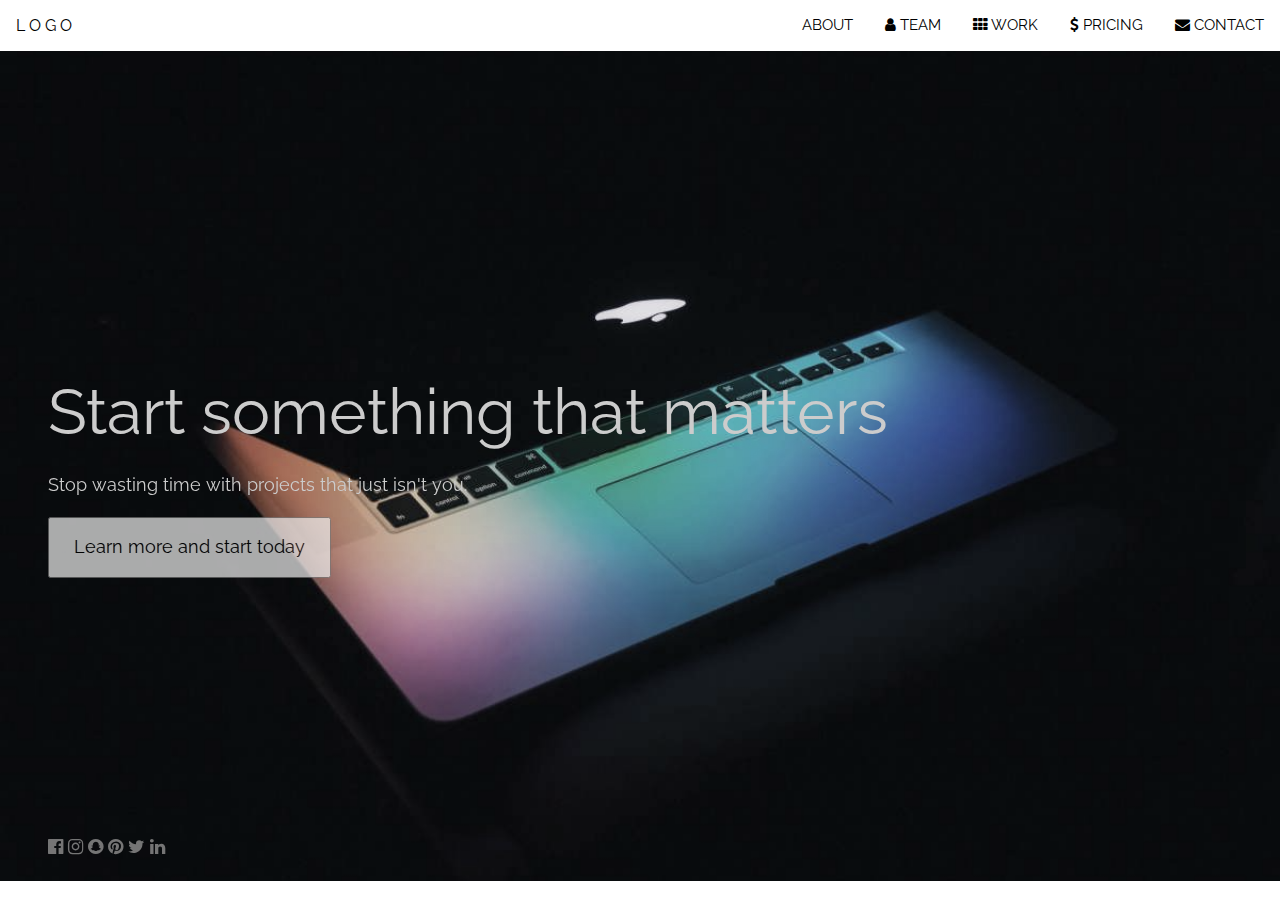
==== responsive/Mini_Projects/Startup Template/index.html @ 3fe228c7 "Startup Template" ====
<!DOCTYPE html>
<html lang="en">
<head>
    <meta charset="UTF-8">
    <meta name="viewport" content="width=device-width, initial-scale=1.0">
    <title>CSS Responsive</title>
    <link rel="stylesheet" href="style.css">
    <link rel="stylesheet" href="https://cdnjs.cloudflare.com/ajax/libs/font-awesome/4.7.0/css/font-awesome.min.css">
    <link rel="preconnect" href="https://fonts.googleapis.com">
    <link rel="preconnect" href="https://fonts.gstatic.com" crossorigin>
    <link href="https://fonts.googleapis.com/css2?family=Montserrat:ital,wght@0,100..900;1,100..900&family=Raleway:ital,wght@0,100..900;1,100..900&display=swap" rel="stylesheet">
</head>
<body>
    <div class="header">
        <div class="nav-bar">
            <div class="left-nav-bar">
                <p class="logo">LOGO</p>
            </div>
            <div class="right-nav-bar">
                <ul class="nav-right-items">
                    <li class="nav-right-item">ABOUT</li>
                    <li class="nav-right-item"><i class="fa fa-user"></i> TEAM</li>
                    <li class="nav-right-item"><i class="fa fa-th"></i> WORK</li>
                    <li class="nav-right-item"><i class="fa fa-usd"></i> PRICING</li>
                    <li class="nav-right-item"><i class="fa fa-envelope"></i> CONTACT</li>
                    <li class="nav-right-item burger-menu"><i class="fa fa-bars"></i></li>
                </ul>
            </div>
        </div>
        <div class="nav-bar-pop hide">
            <div class="nav-pop-close">Close x</div>
            <div class="nav-pop-item">ABOUT</div>
            <div class="nav-pop-item">TEAM</div>
            <div class="nav-pop-item">WORK</div>
            <div class="nav-pop-item">PRICING</div>
            <div class="nav-pop-item">CONTACT</div>
        </div>
    </div>
    <div class="intro">
        <div class="center-intro">
            <div class="heading-1">
                Start something that matters
            </div>
            <div class="heading-2">
                Stop wasting time with projects that just isn't you.
            </div>
            <div class="intro-button">
                <button class="intro-in-button">
                    Learn more and start today
                </button>
            </div>
        </div>
        <div class="icon-box">
            <i class="sm fa fa-facebook-official"></i>
            <i class="sm fa fa-instagram"></i>
            <i class="sm fa fa-snapchat"></i>
            <i class="sm fa fa-pinterest"></i>
            <i class="sm fa fa-twitter"></i>
            <i class="sm fa fa-linkedin"></i>
        </div>
    </div>
    <script src="app.js"></script>
</body>
</html>
---- responsive/Mini_Projects/Startup Template/style.css ----
*{
    box-sizing: border-box;
    margin: 0;
    padding: 0;
    font-family: "Raleway", serif;
    font-optical-sizing: auto;
    font-weight: 400;
    font-style: normal;
}

.nav-right-item{
    list-style-type: none;
    font-family: "Raleway", sans-serif;
    font-size: 15px;
    padding: 16px;
}

.nav-right-item:hover{
    color: #000;
    background-color: #ccc;
    cursor: pointer;
}

.logo{
    letter-spacing: 4px;
    padding: 16px;
}

.nav-bar{
    display: flex;
    justify-content: space-between;  
}

.nav-right-items{
    display: flex;
}

.nav-pop-close{
    padding: 16px;
}

.nav-pop-item{
    padding: 8px 16px;
}

.nav-bar-pop{
    background-color: #000;
    color: #ccc;
    width: 200px;
    height: 100%;
    left: 0;
    top: 0;
    position: fixed;
    display: block;
    z-index: 1;
    animation: animateleft 0.5s ease 0s 1 normal none;
}

@keyframes animateleft {
    0%{
        left: -300px;
        opacity: 0;
    }

    100%{
        left: 0;
        opacity: 1;
    }
    
}

.hide, .burger-menu{
    display: none;
}

.nav-pop-close:hover, .nav-pop-item:hover{
    cursor: pointer;
    color: #000;
    background-color: #ccc;
}

.center-intro{
    padding: 48px;
    position: absolute;
    top: 50%;
    left: 0%;
    transform: translate(0, -50%);
}


.heading-1{
    font-size: 64px;
    line-height: 1.8;
    color: #ccc;
}

.heading-2{
    font-size: 18px;
    line-height: 1.8;
    color: #ccc;
}


.intro-in-button{
    font-size: 18px;
    padding: 12px 24px;
    margin-top: 16px;
    line-height: 1.8;
    opacity: 0.7;
    user-select: none;
}

.intro-in-button:hover{
    color: #000;
    background-color: #ccc;
    cursor: pointer;
    opacity: 1;
    outline-width: 0;
}

.icon-box{
    left: 0;
    bottom: 0;
    position: absolute;
    padding: 24px 48px;
    font-size: 18px;
}

.sm{
    color: #757575;
}

.intro{
    background-image: url(mac.jpg);
    background-size: cover;
    background-position: center;
    min-height: 92.2vh;
    filter: grayscale(50%);
}













@media screen and (max-width: 600px) {
    

    .nav-right-item{
        display: none;
    }

    .burger-menu{
        display: block;
        padding: 16px;
    }

    .burger-menu:hover{
        color: #000;
        background-color: #ccc;
        cursor: pointer;
    }
}
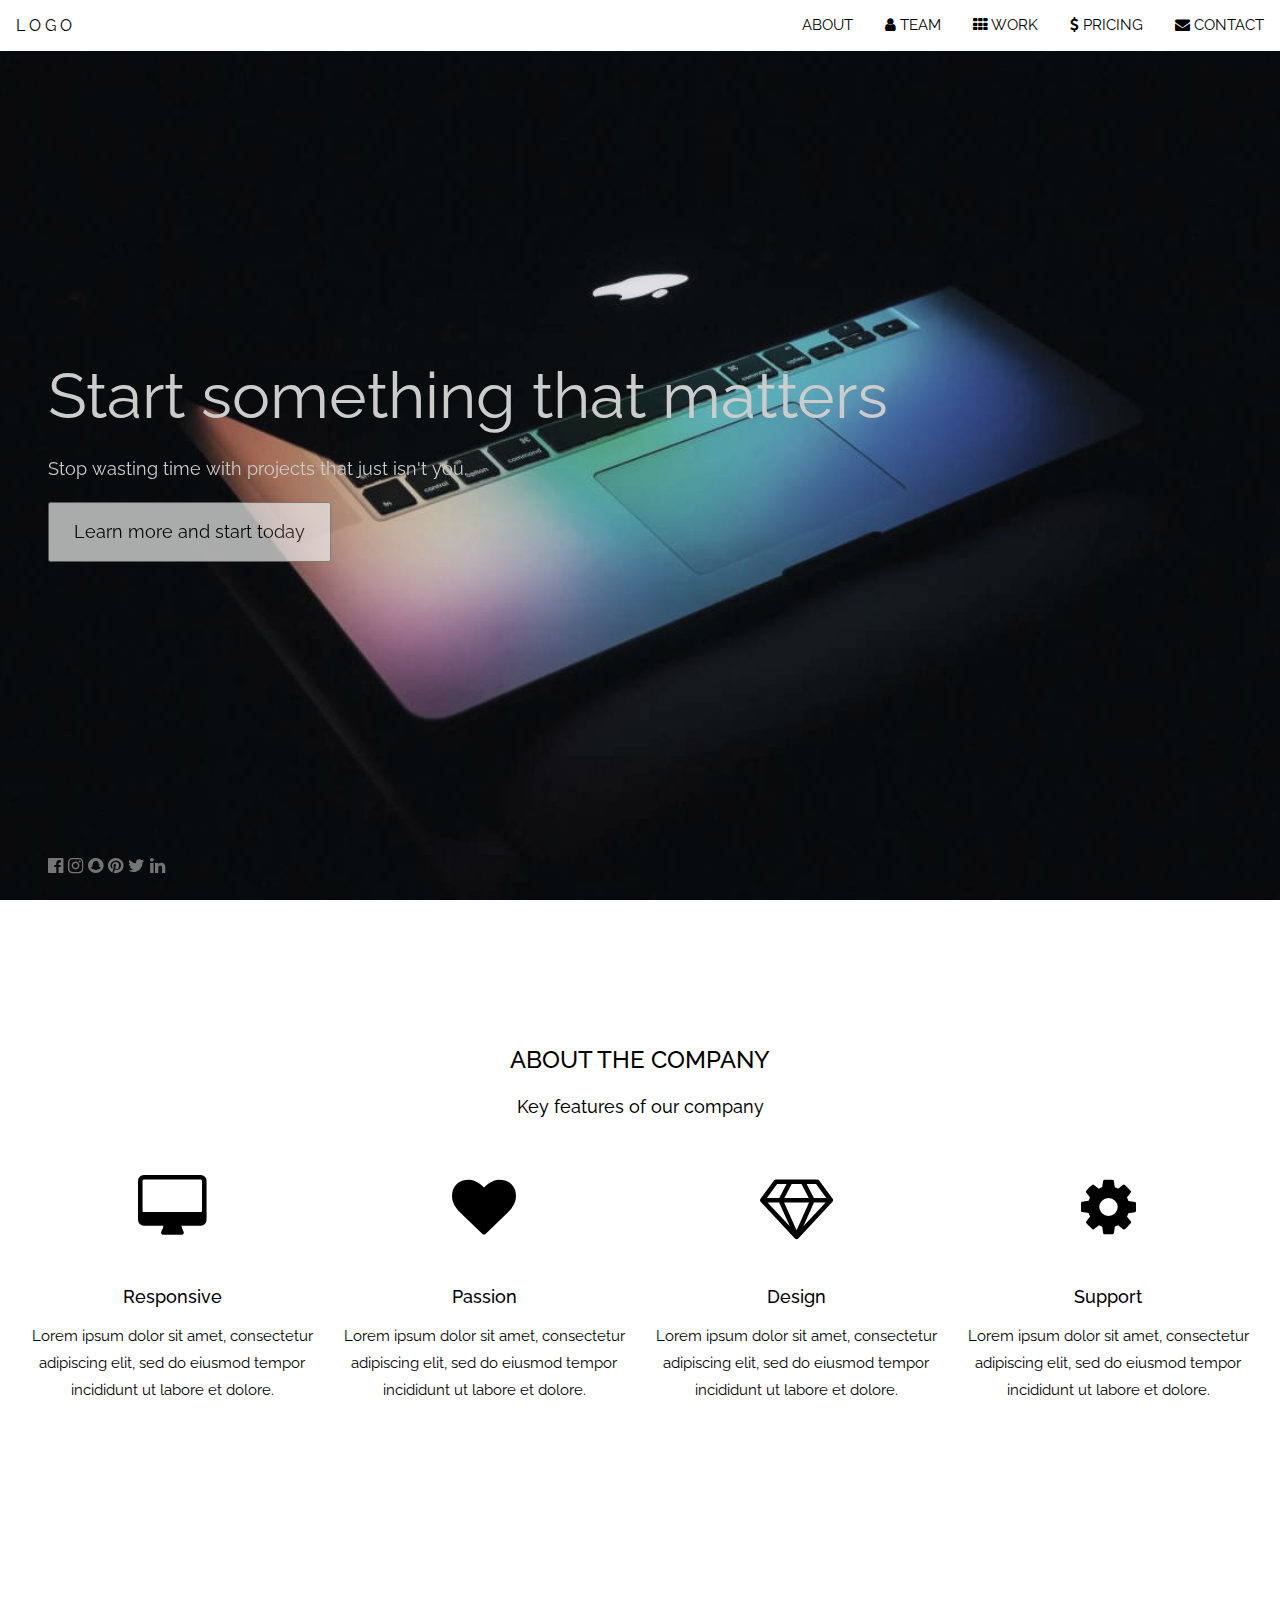
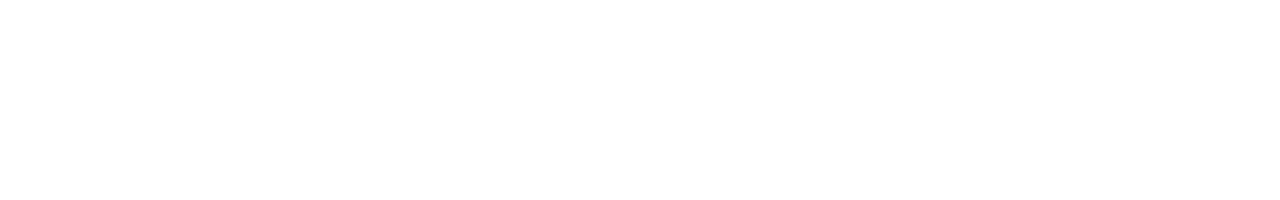
==== commit ba77ff67: "Added About the company section" ====
--- a/responsive/Mini_Projects/Startup Template/index.html
+++ b/responsive/Mini_Projects/Startup Template/index.html
@@ -59,6 +59,60 @@
             <i class="sm fa fa-linkedin"></i>
         </div>
     </div>
+    <div class="atc-container">
+        <div class="atc-heading1">
+            ABOUT THE COMPANY
+        </div>
+        <div class="atc-heading2">
+            Key features of our company
+        </div>
+        <div class="atc-features">
+            <div class="atc-feature">
+                <div class="feature-icon">
+                    <i class="fa fa-desktop"></i>
+                </div>
+                <div class="feature-heading">
+                    Responsive
+                </div>
+                <div class="feature-details">
+                Lorem ipsum dolor sit amet, consectetur adipiscing elit, sed do eiusmod tempor incididunt ut labore et dolore.
+                </div>
+            </div>
+            <div class="atc-feature">
+                <div class="feature-icon">
+                    <i class="fa fa-heart"></i>
+                </div>
+                <div class="feature-heading">
+                    Passion
+                </div>
+                <div class="feature-details">
+                    Lorem ipsum dolor sit amet, consectetur adipiscing elit, sed do eiusmod tempor incididunt ut labore et dolore.
+                </div>
+            </div>
+            <div class="atc-feature">
+                <div class="feature-icon">
+                    <i class="fa fa-diamond"></i>
+                </div>
+                <div class="feature-heading">
+                    Design
+                </div>
+                <div class="feature-details">
+                    Lorem ipsum dolor sit amet, consectetur adipiscing elit, sed do eiusmod tempor incididunt ut labore et dolore.
+                </div>
+            </div>
+            <div class="atc-feature">
+                <div class="feature-icon">
+                    <i class="fa fa-cog"></i>
+                </div>
+                <div class="feature-heading">
+                    Support
+                </div>
+                <div class="feature-details">
+                    Lorem ipsum dolor sit amet, consectetur adipiscing elit, sed do eiusmod tempor incididunt ut labore et dolore.
+                </div>  
+            </div>
+        </div>
+    </div>
     <script src="app.js"></script>
 </body>
 </html>--- a/responsive/Mini_Projects/Startup Template/style.css
+++ b/responsive/Mini_Projects/Startup Template/style.css
@@ -29,6 +29,12 @@
 .nav-bar{
     display: flex;
     justify-content: space-between;  
+    position: fixed;
+    top: 0;
+    left: 0;
+    width: 100%;
+    z-index: 1000;
+    background-color: white;
 }
 
 .nav-right-items{
@@ -52,7 +58,7 @@
     top: 0;
     position: fixed;
     display: block;
-    z-index: 1;
+    z-index: 1001;
     animation: animateleft 0.5s ease 0s 1 normal none;
 }
 
@@ -134,9 +140,54 @@
     background-image: url(mac.jpg);
     background-size: cover;
     background-position: center;
-    min-height: 92.2vh;
+    min-height: 100vh;
     filter: grayscale(50%);
 }
+
+.atc-container{
+    padding: 128px 16px;
+    line-height: 1.8;
+    font-size: 15px;
+    min-height: 100vh;
+    font-weight: bold;
+}
+
+.atc-heading1{
+    text-align: center;
+    font-weight: 500;
+    margin: 10px;
+    font-size: 24px;
+    line-height: 1.8;
+}
+
+.atc-heading2{
+    text-align: center;
+    font-size: 18px;
+    margin: 10px;
+    font-weight: 450;
+}
+
+.atc-feature{
+    width: 25%;
+    float: left;
+    text-align: center;
+}
+
+.feature-icon{
+    margin: 16px;
+    text-align: center;
+    font-size: 64px;
+
+}
+
+.feature-heading{
+    font-size: 18px;
+    text-align: center;
+    margin: 10px;
+    font-weight: 500;
+}
+
+
 
 
 
@@ -167,4 +218,8 @@
         background-color: #ccc;
         cursor: pointer;
     }
+
+    .atc-feature{
+        width: 100%;
+    }
 }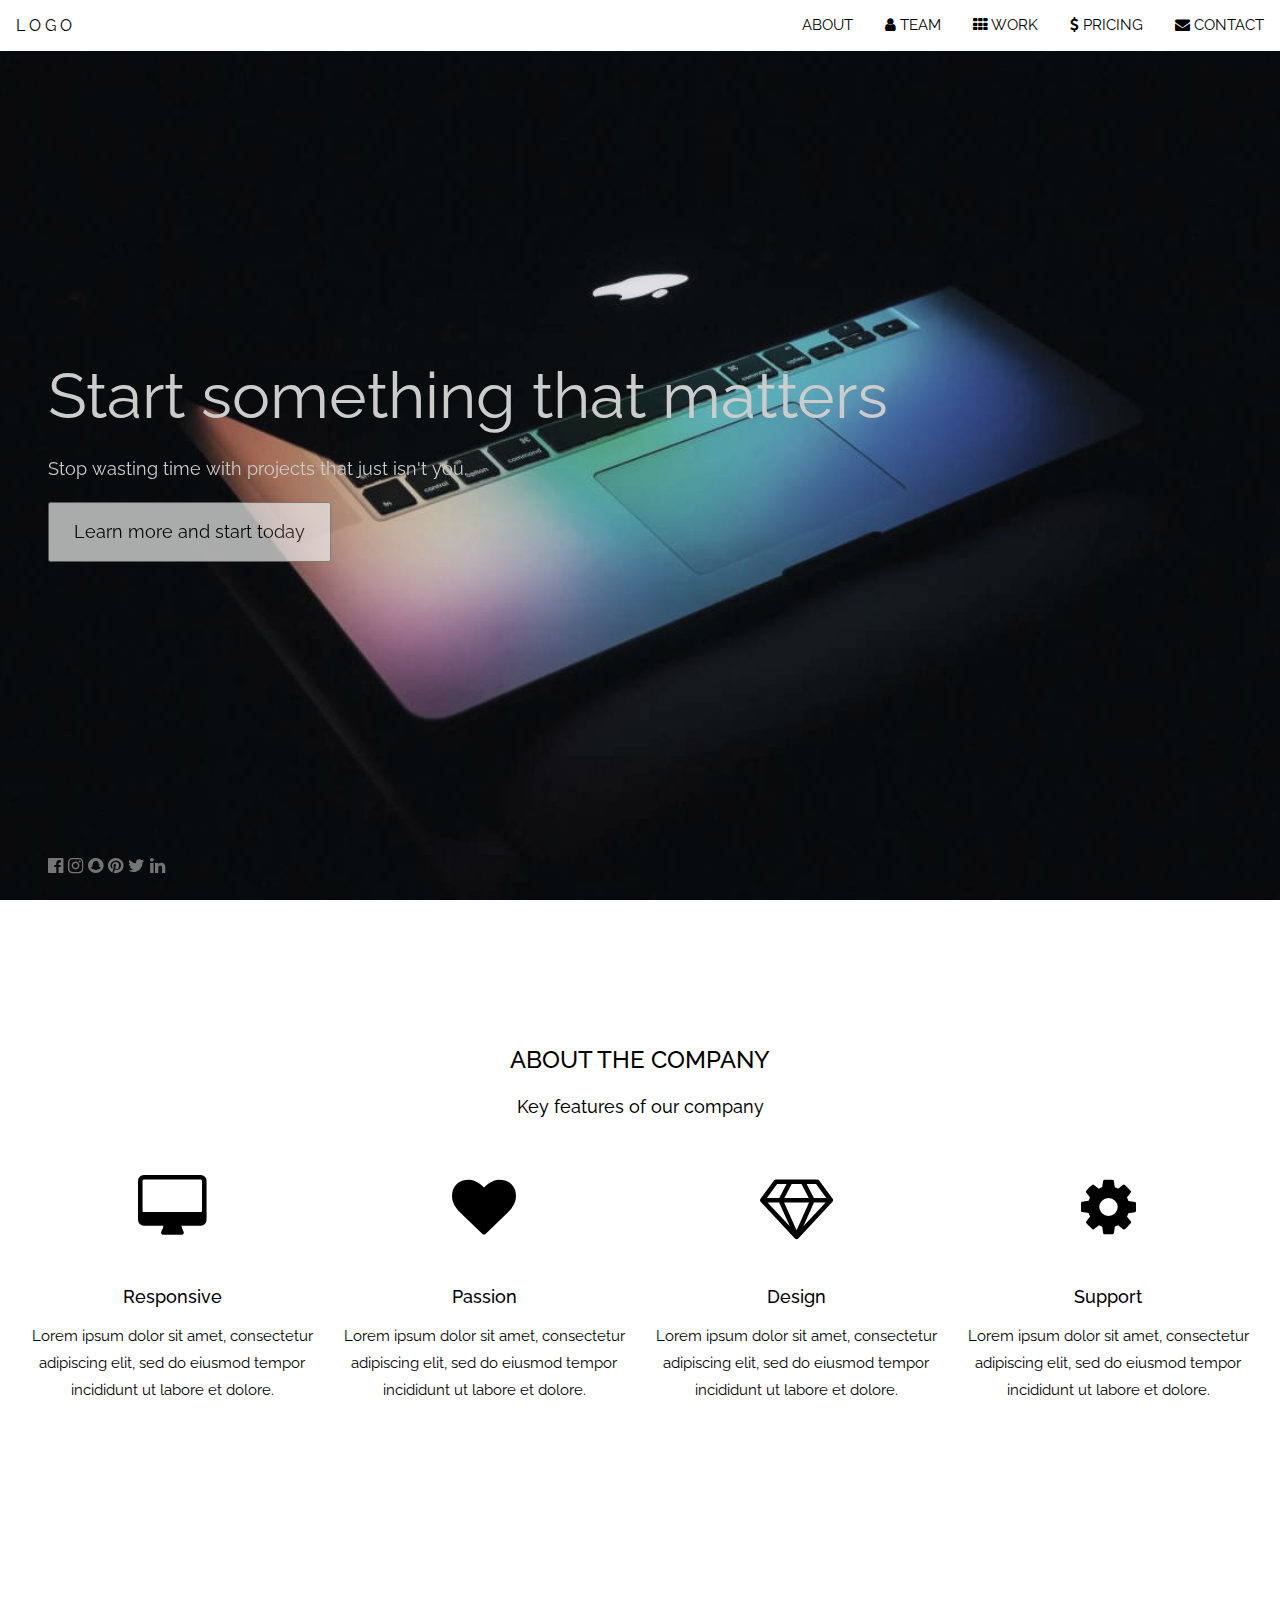
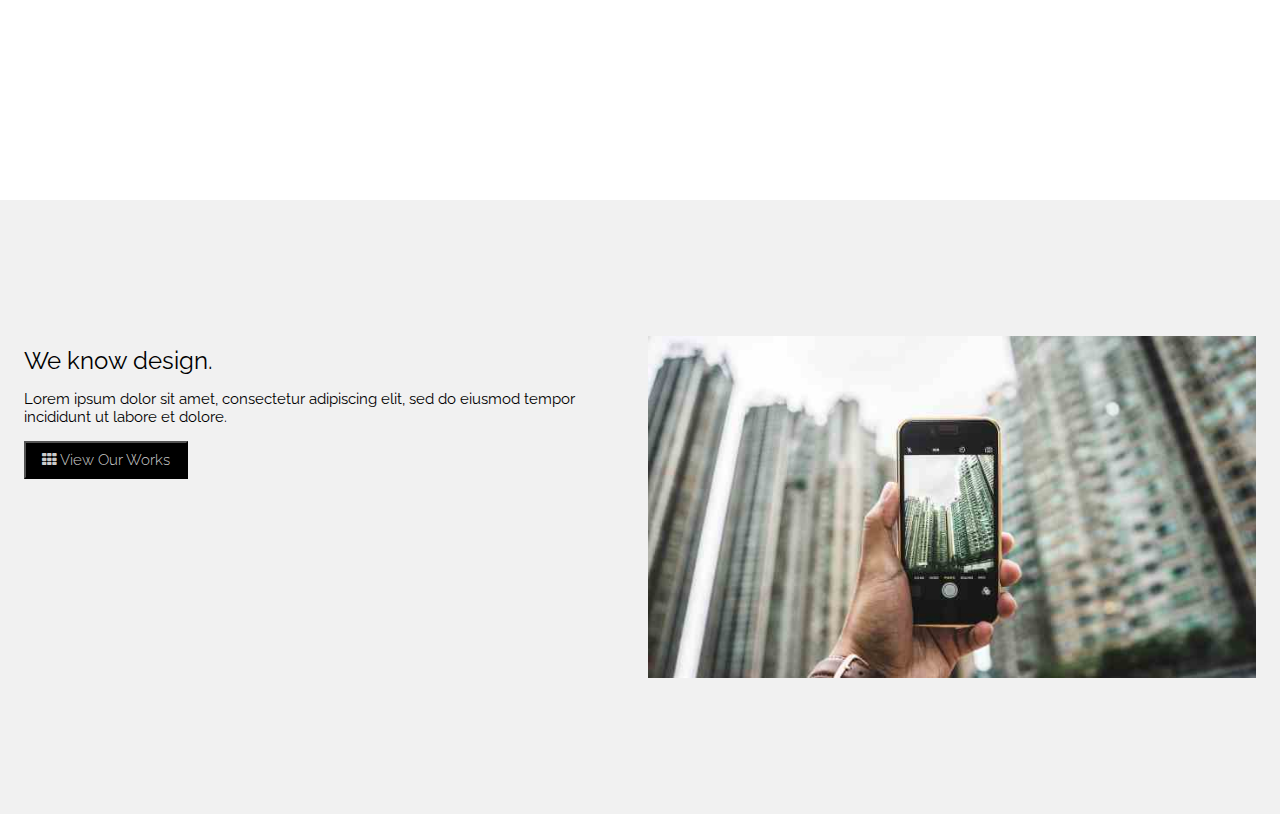
==== commit 96dee741: "Added We Know Design Section" ====
--- a/responsive/Mini_Projects/Startup Template/index.html
+++ b/responsive/Mini_Projects/Startup Template/index.html
@@ -107,9 +107,31 @@
                 <div class="feature-heading">
                     Support
                 </div>
-                <div class="feature-details">
+                <div class="feature-details last-feature">
                     Lorem ipsum dolor sit amet, consectetur adipiscing elit, sed do eiusmod tempor incididunt ut labore et dolore.
                 </div>  
+            </div>
+        </div>
+    </div>
+    <div class="wkd-container">
+        <div class="wkd-container-content">
+            <div class="wkd-left-content">
+                <div class="wkd-left-heading">
+                    We know design.
+                </div>
+                <div class="wkd-left-details">
+                    Lorem ipsum dolor sit amet, consectetur adipiscing elit, sed do eiusmod
+                    tempor incididunt ut labore et dolore.
+                </div>
+                <div class="wkd-container-button">
+                    <button class="wkd-button">
+                        <i class="fa fa-th"></i>
+                        View Our Works
+                    </button>
+                </div>
+            </div>
+            <div class="wkd-right-content">
+                <img src="phone_buildings.jpg" alt="phone building image" class="right-image">
             </div>
         </div>
     </div>
--- a/responsive/Mini_Projects/Startup Template/style.css
+++ b/responsive/Mini_Projects/Startup Template/style.css
@@ -187,6 +187,52 @@
     font-weight: 500;
 }
 
+.wkd-container{
+    padding: 128px 16px;
+    color: #000;
+    background-color: #f1f1f1;
+    font-size: 15px;
+    overflow: auto;
+}
+
+.wkd-left-content, .wkd-right-content{
+    padding: 8px;
+    width: 50%;
+    float: left;
+}
+
+.right-image{
+    max-width: 100%;
+    height: auto;
+    vertical-align: middle;
+}
+
+.wkd-left-heading{
+    margin: 10px 0px;
+    font-size: 24px;
+    font-weight: 400;
+}
+
+.wkd-left-details{
+    margin: 15px 0;
+    font-size: 15px;
+}
+
+.wkd-button{
+    padding: 8px 16px;
+    text-align: center;
+    vertical-align: middle;
+    cursor: pointer;
+    color: #ccc;
+    background-color: #000;
+    font-size: 15px;
+    font-weight: 300;
+}
+
+.wkd-button:hover{
+    color: #000;
+    background-color: white;
+}
 
 
 
@@ -222,4 +268,12 @@
     .atc-feature{
         width: 100%;
     }
+
+    .last-feature{
+        padding-bottom: 128px;
+    }
+
+    .wkd-left-content, .wkd-right-content{
+        width: 100%;
+    }
 }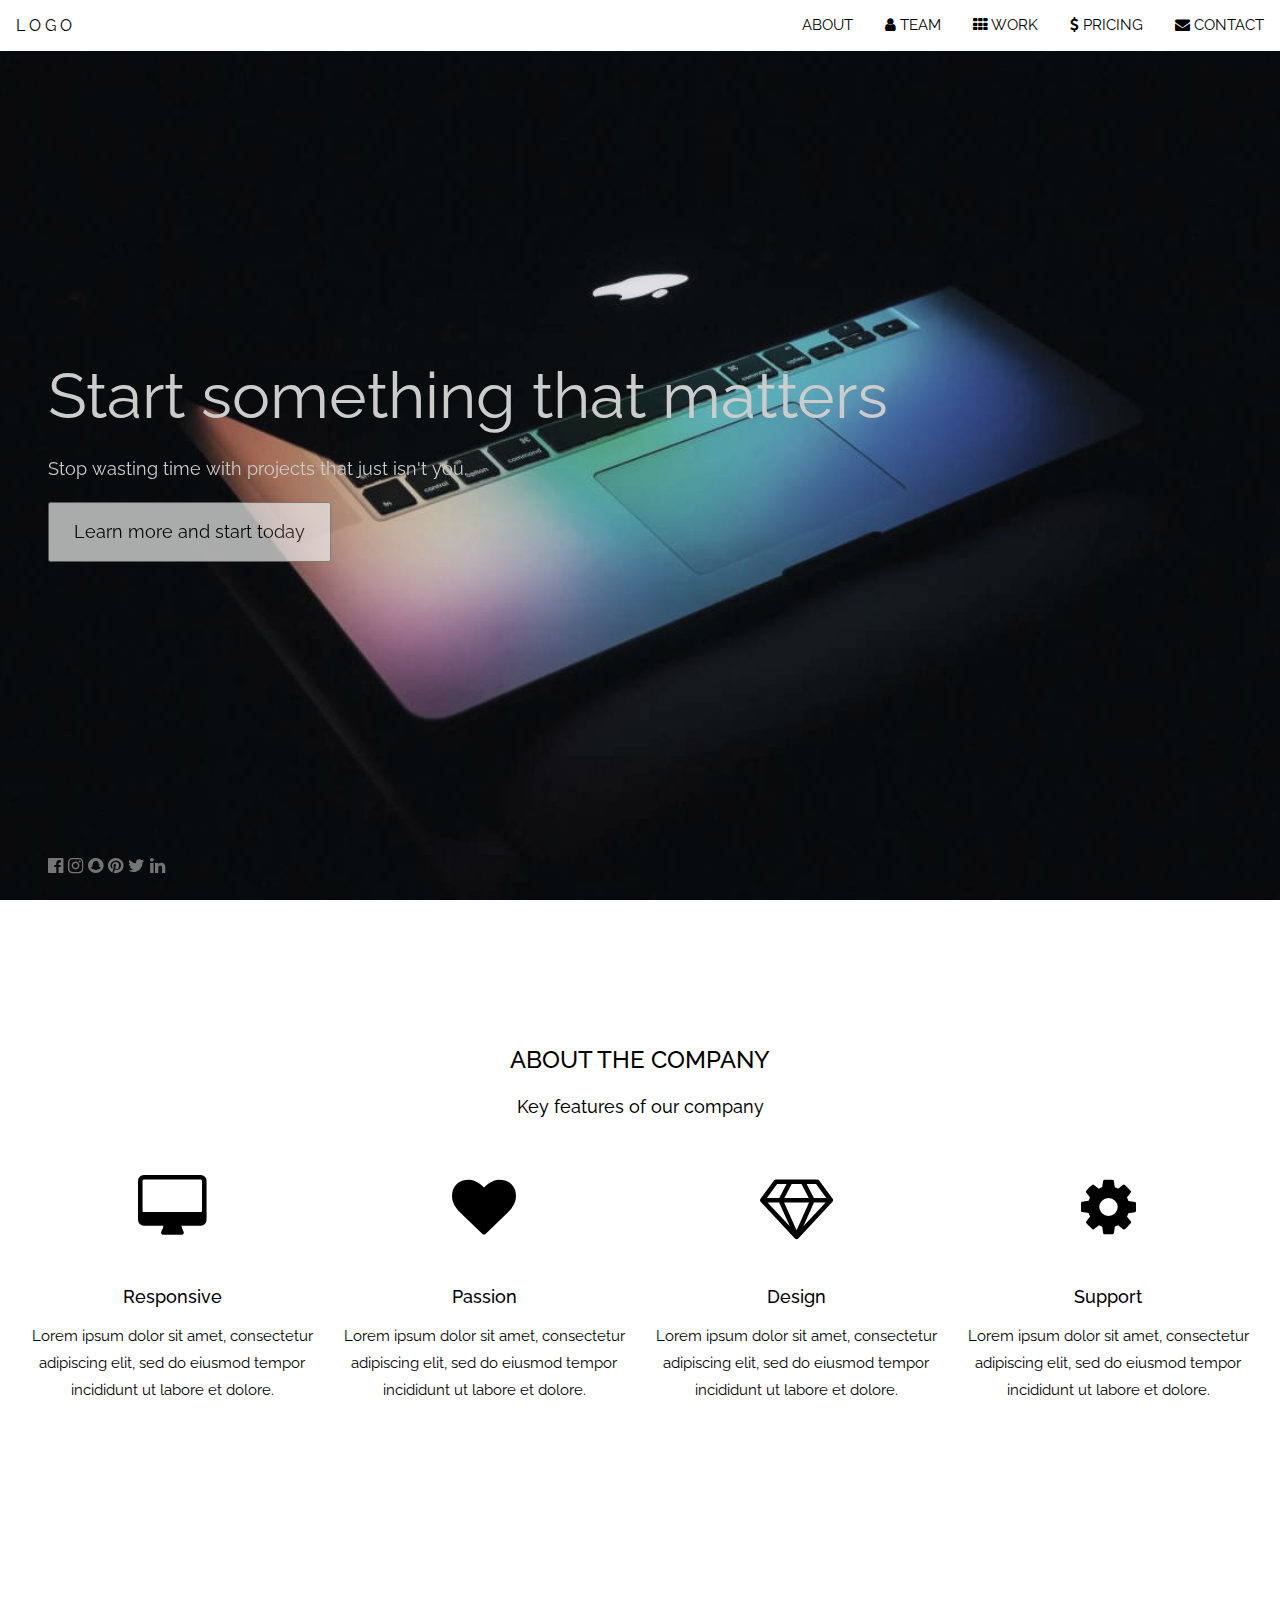
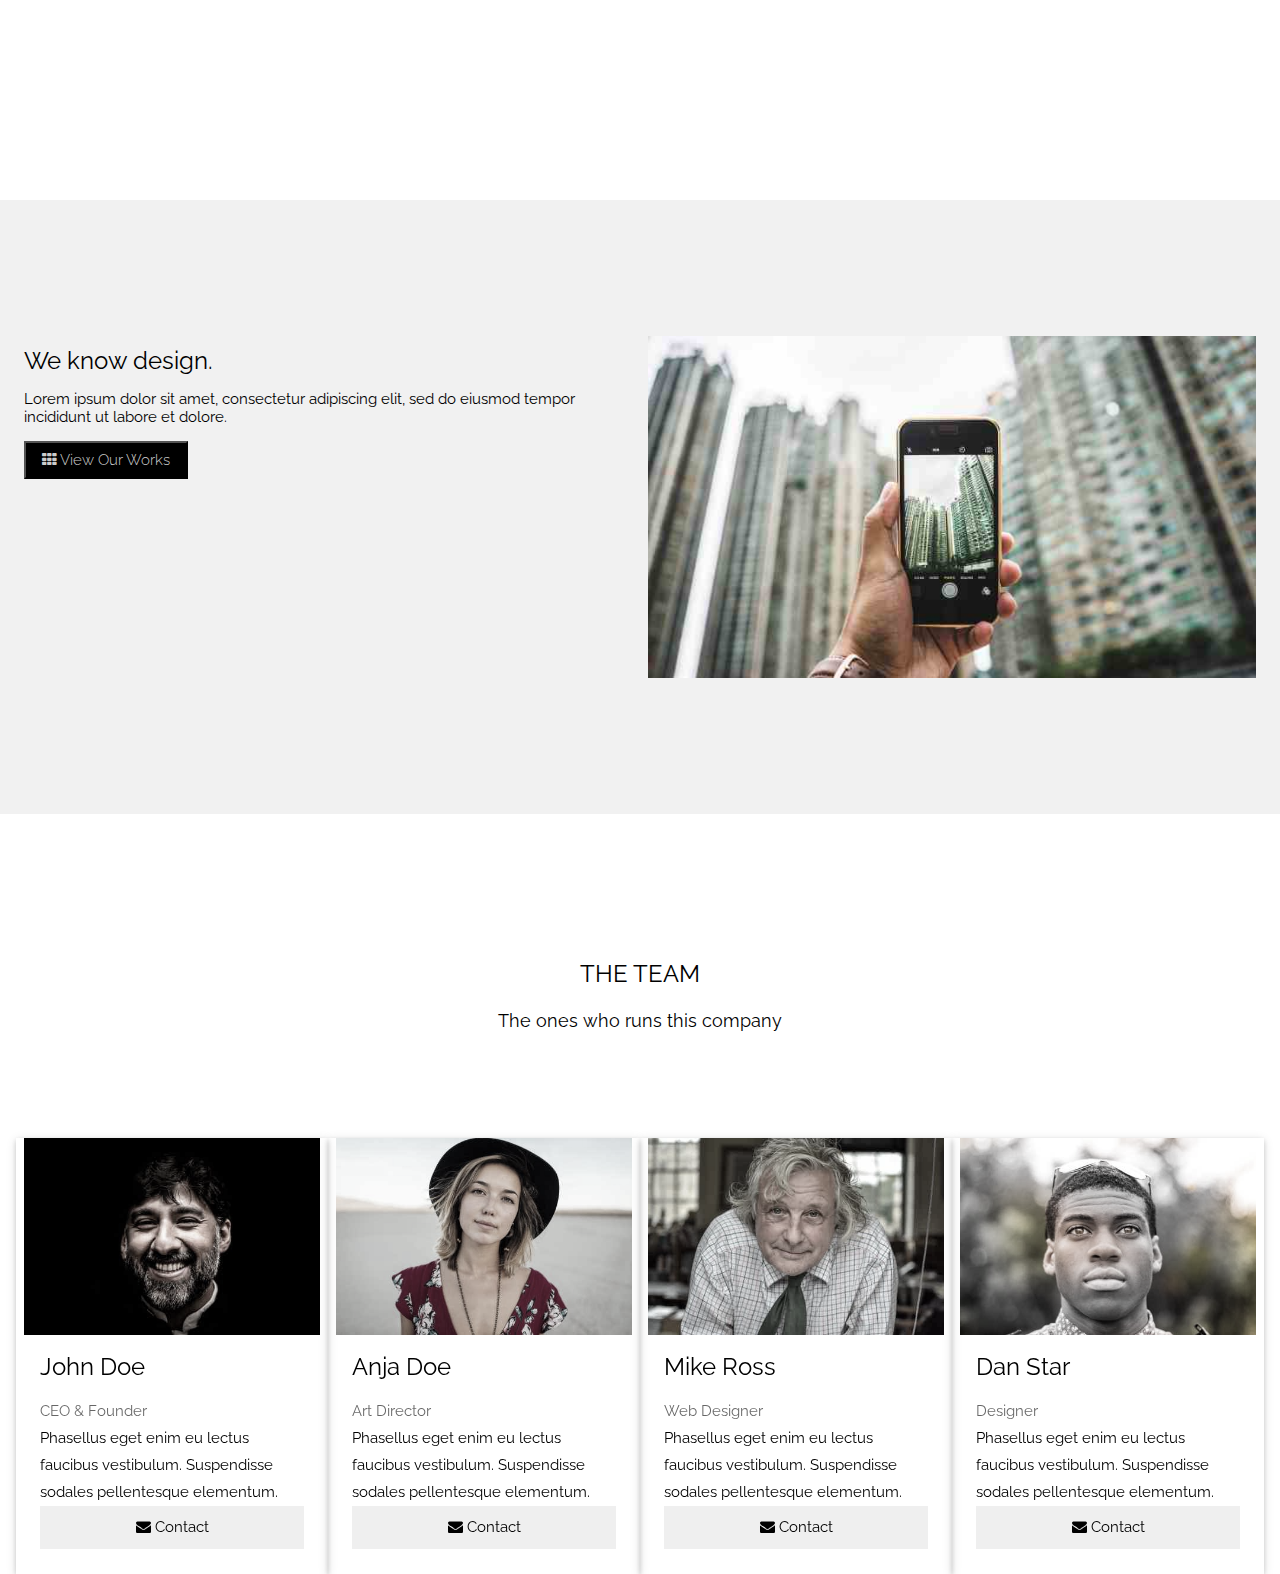
==== commit ce5f4d6d: "Added Team Members Section" ====
--- a/responsive/Mini_Projects/Startup Template/index.html
+++ b/responsive/Mini_Projects/Startup Template/index.html
@@ -135,6 +135,84 @@
             </div>
         </div>
     </div>
+    <div class="team-container">
+        <div class="team-heading">THE TEAM</div>
+        <div class="team-sub-heading">The ones who runs this company</div>
+        <div class="team-members">
+            <div class="card">
+                <img src="team1.jpg" alt="John Doe's image" class="card-image">
+                <div class="card-container">
+                    <div class="card-container-name">
+                        John Doe
+                    </div>
+                    <div class="card-container-position">
+                        CEO & Founder
+                    </div>
+                    <div class="card-container-deatils">
+                        Phasellus eget enim eu lectus faucibus vestibulum. Suspendisse sodales pellentesque elementum.
+                    </div>
+                    <button class="card-container-contact-button">
+                        <i class="fa fa-envelope"></i>
+                        Contact
+                    </button>
+                </div>
+            </div>
+            <div class="card">
+                <img src="team2.jpg" alt="Anja Doe's image" class="card-image">
+                <div class="card-container">
+                    <div class="card-container-name">
+                        Anja Doe
+                    </div>
+                    <div class="card-container-position">
+                        Art Director
+                    </div>
+                    <div class="card-container-deatils">
+                        Phasellus eget enim eu lectus faucibus vestibulum. Suspendisse sodales pellentesque elementum.
+                    </div>
+                    <button class="card-container-contact-button">
+                        <i class="fa fa-envelope"></i>
+                        Contact
+                    </button>
+                </div>
+            </div>
+            <div class="card">
+                <img src="team3.jpg" alt="Mike Ross's image" class="card-image">
+                <div class="card-container">
+                    <div class="card-container-name">
+                        Mike Ross
+                    </div>
+                    <div class="card-container-position">
+                        Web Designer
+                    </div>
+                    <div class="card-container-deatils">
+                        Phasellus eget enim eu lectus faucibus vestibulum. Suspendisse sodales pellentesque elementum.
+                    </div>
+                    <button class="card-container-contact-button">
+                        <i class="fa fa-envelope"></i>
+                        Contact
+                    </button>
+                </div>
+            </div>
+            <div class="card">
+                <img src="team4.jpg" alt="Dan Star's image" class="card-image">
+                <div class="card-container">
+                    <div class="card-container-name">
+                        Dan Star
+                    </div>
+                    <div class="card-container-position">
+                        Designer
+                    </div>
+                    <div class="card-container-deatils">
+                        Phasellus eget enim eu lectus faucibus vestibulum. Suspendisse sodales pellentesque elementum.
+                    </div>
+                    <button class="card-container-contact-button">
+                        <i class="fa fa-envelope"></i>
+                        Contact
+                    </button>
+                </div>
+            </div>
+        </div>
+    </div>
     <script src="app.js"></script>
 </body>
 </html>--- a/responsive/Mini_Projects/Startup Template/style.css
+++ b/responsive/Mini_Projects/Startup Template/style.css
@@ -234,7 +234,71 @@
     background-color: white;
 }
 
-
+.team-container{
+    padding: 128px 16px;
+    font-size: 15px;
+    line-height: 1.8;
+}
+
+.team-heading{
+    text-align: center;
+    font-weight: 400;
+    margin: 10px 0;
+    font-size: 24px;
+
+}
+
+.team-sub-heading{
+    text-align: center;
+    font-size: 18px;
+}
+
+.card{
+    width: 25%;
+    float: left;
+    margin-top: 100px;
+    padding: 0 8px;
+    box-shadow: 0 2px 5px 0 rgba(0, 0, 0, 0.16), 0 2px 10px 0 rgba(0, 0, 0, 0.12);
+    filter: grayscale(75%);
+}
+.card-image{
+    width: 100%;
+    vertical-align: middle;
+    border-style: none;
+}
+
+.card-container{
+    padding: 0.01em 16px;
+}
+
+.card-container-name{
+    font-weight: 400;
+    margin: 10px 0;
+    font-size: 24px;
+    line-height: 1.8;
+}
+
+.card-container-position{
+    opacity: 0.60;
+}
+
+.card-container-contact-button{
+    width: 100%;
+    user-select: none;
+    border: none;
+    padding: 8px 16px;
+    overflow: hidden;
+    text-decoration: none;
+    text-align: center;
+    cursor: pointer;
+    font: inherit;
+    margin-bottom: 25px;
+}
+
+.card-container-contact-button:hover{
+    color: #000;
+    background-color: #ccc;
+}
 
 
 
@@ -276,4 +340,13 @@
     .wkd-left-content, .wkd-right-content{
         width: 100%;
     }
+    .card{
+        width:100%
+    }
+}
+
+@media screen and (min-width:600px) and (max-width: 900px){
+    .card{
+        width: 50%;
+    }
 }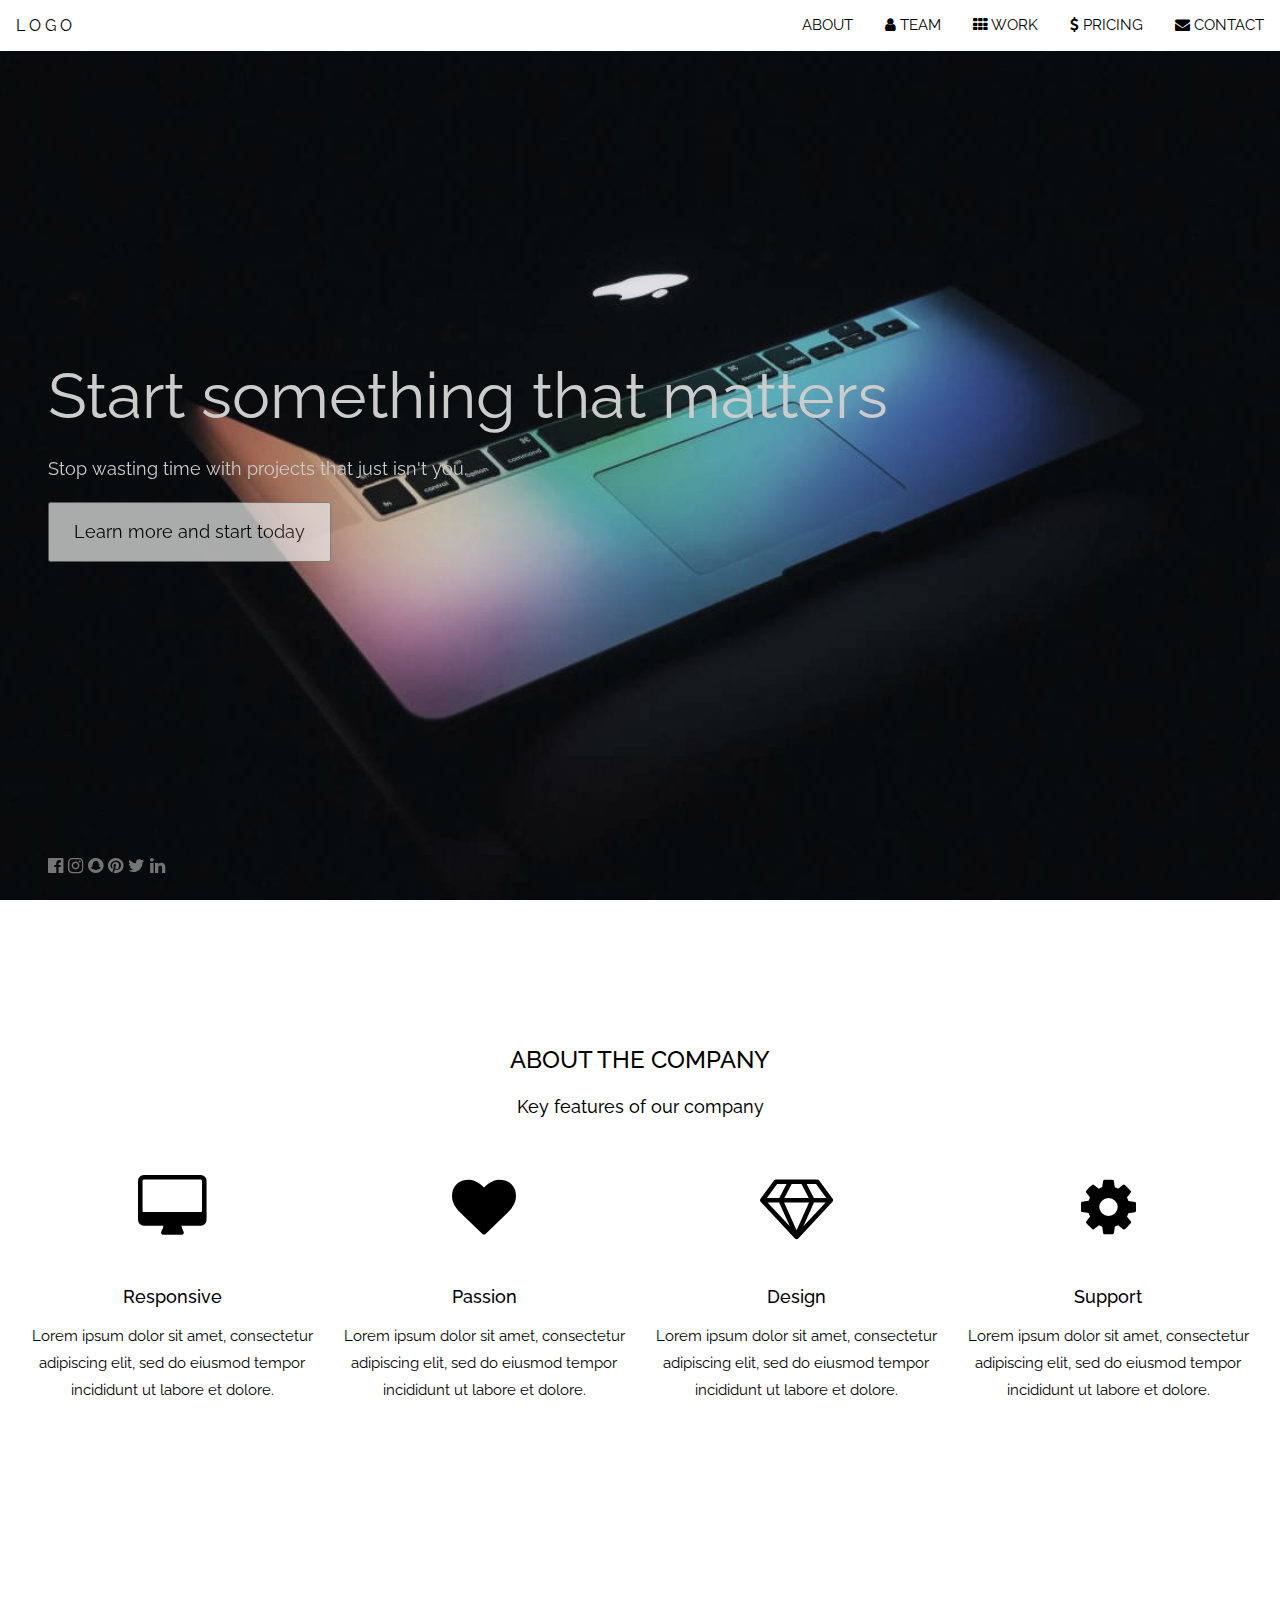
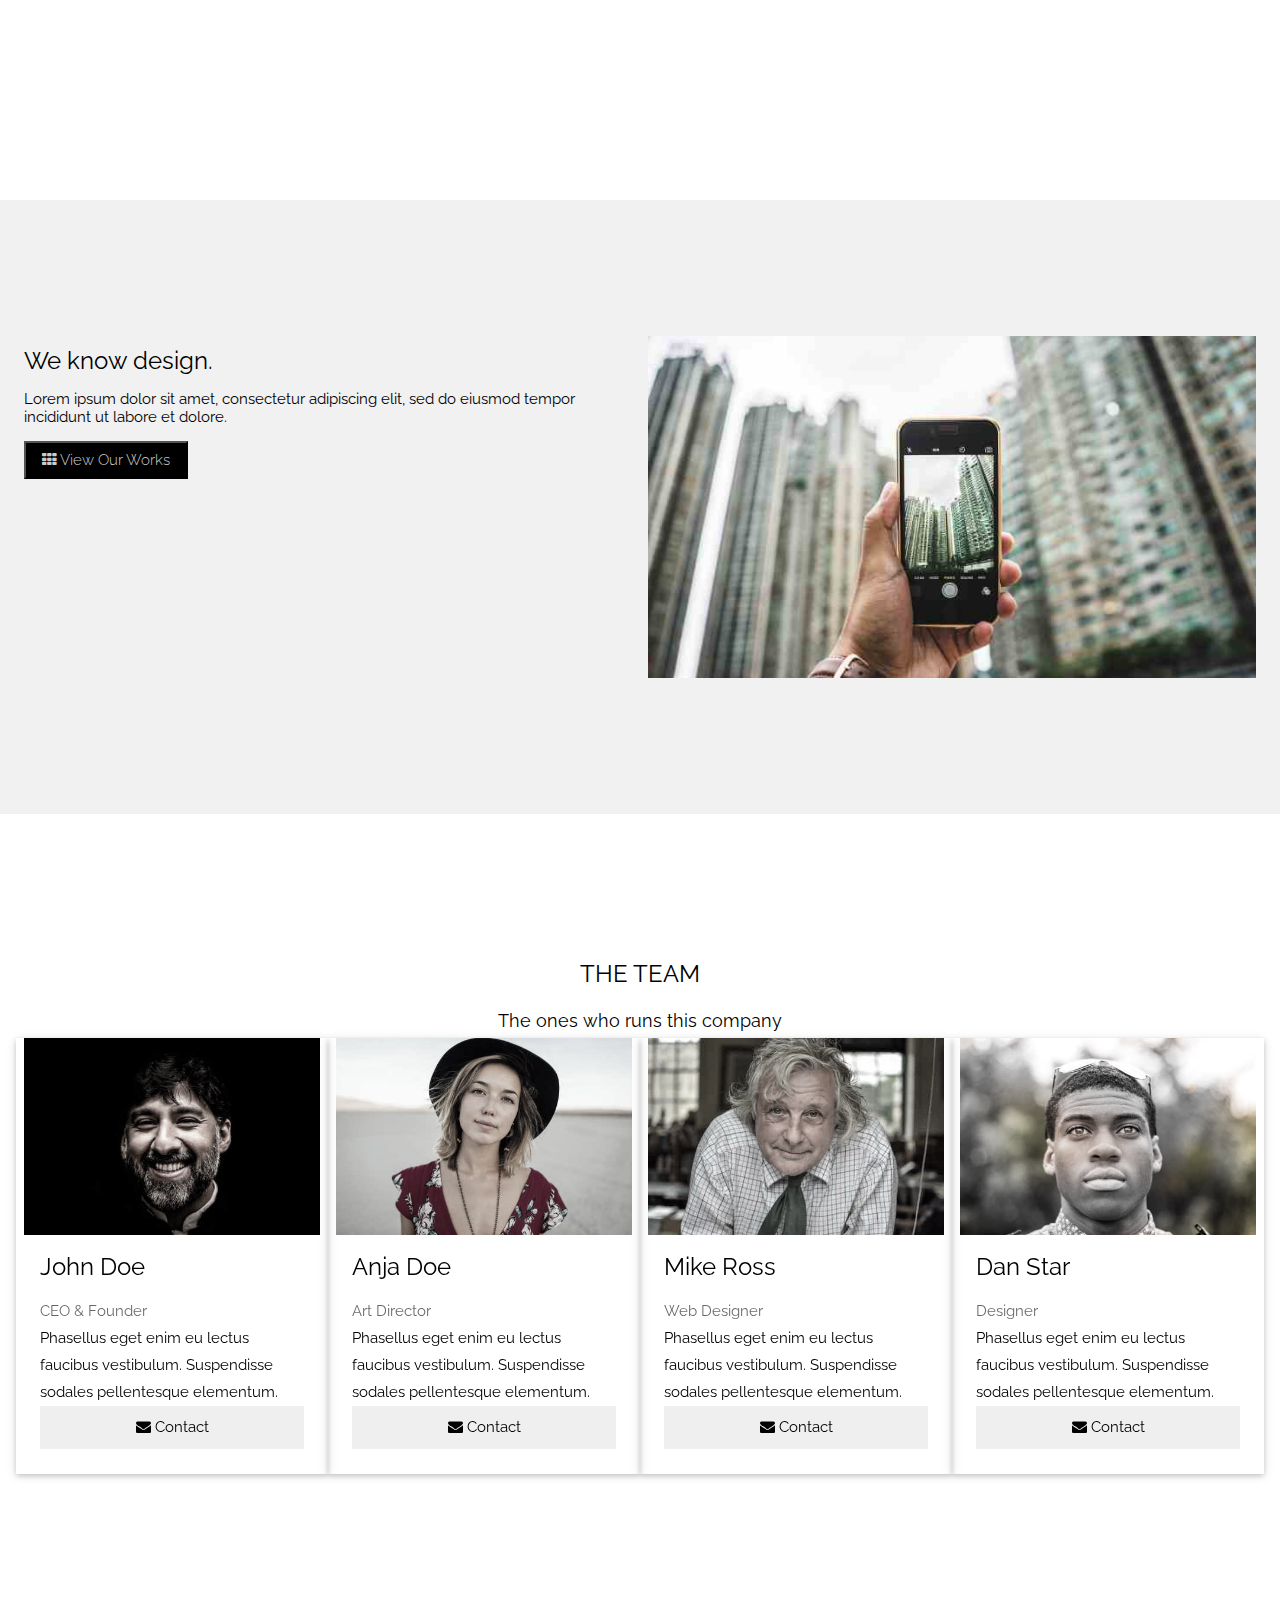
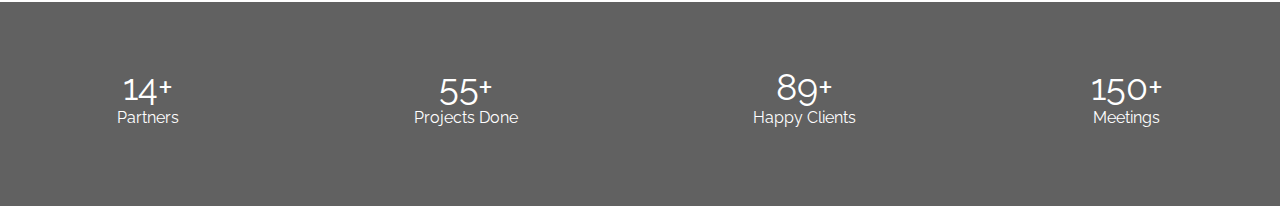
==== commit 924e0f8a: "Added Stats Section" ====
--- a/responsive/Mini_Projects/Startup Template/index.html
+++ b/responsive/Mini_Projects/Startup Template/index.html
@@ -131,7 +131,7 @@
                 </div>
             </div>
             <div class="wkd-right-content">
-                <img src="phone_buildings.jpg" alt="phone building image" class="right-image">
+                <img src="images/phone_buildings.jpg" alt="phone building image" class="right-image">
             </div>
         </div>
     </div>
@@ -140,7 +140,7 @@
         <div class="team-sub-heading">The ones who runs this company</div>
         <div class="team-members">
             <div class="card">
-                <img src="team1.jpg" alt="John Doe's image" class="card-image">
+                <img src="images/team1.jpg" alt="John Doe's image" class="card-image">
                 <div class="card-container">
                     <div class="card-container-name">
                         John Doe
@@ -158,7 +158,7 @@
                 </div>
             </div>
             <div class="card">
-                <img src="team2.jpg" alt="Anja Doe's image" class="card-image">
+                <img src="images/team2.jpg" alt="Anja Doe's image" class="card-image">
                 <div class="card-container">
                     <div class="card-container-name">
                         Anja Doe
@@ -176,7 +176,7 @@
                 </div>
             </div>
             <div class="card">
-                <img src="team3.jpg" alt="Mike Ross's image" class="card-image">
+                <img src="images/team3.jpg" alt="Mike Ross's image" class="card-image">
                 <div class="card-container">
                     <div class="card-container-name">
                         Mike Ross
@@ -194,7 +194,7 @@
                 </div>
             </div>
             <div class="card">
-                <img src="team4.jpg" alt="Dan Star's image" class="card-image">
+                <img src="images/team4.jpg" alt="Dan Star's image" class="card-image">
                 <div class="card-container">
                     <div class="card-container-name">
                         Dan Star
@@ -212,6 +212,12 @@
                 </div>
             </div>
         </div>
+    </div>
+    <div class="stats-container">
+        <div class="stat"><span class="stats-number">14+</span><br>Partners</div>
+        <div class="stat"><span class="stats-number">55+ </span><br>Projects Done</div>
+        <div class="stat"><span class="stats-number">89+ </span><br>Happy Clients</div>
+        <div class="stat"><span class="stats-number">150+ </span><br>Meetings</div>
     </div>
     <script src="app.js"></script>
 </body>
--- a/responsive/Mini_Projects/Startup Template/style.css
+++ b/responsive/Mini_Projects/Startup Template/style.css
@@ -137,7 +137,7 @@
 }
 
 .intro{
-    background-image: url(mac.jpg);
+    background-image: url(images/mac.jpg);
     background-size: cover;
     background-position: center;
     min-height: 100vh;
@@ -238,6 +238,7 @@
     padding: 128px 16px;
     font-size: 15px;
     line-height: 1.8;
+    overflow: auto;
 }
 
 .team-heading{
@@ -256,7 +257,6 @@
 .card{
     width: 25%;
     float: left;
-    margin-top: 100px;
     padding: 0 8px;
     box-shadow: 0 2px 5px 0 rgba(0, 0, 0, 0.16), 0 2px 10px 0 rgba(0, 0, 0, 0.12);
     filter: grayscale(75%);
@@ -300,6 +300,25 @@
     background-color: #ccc;
 }
 
+.stats-container{
+    overflow: auto;
+    color: #fff;
+    background-color: #616161;
+    padding-top: 64px;
+    padding-bottom: 64px;
+    text-align: center;
+    display: flex;
+    justify-content: space-around;
+}
+
+.stats-number{
+    font-size: 36px;
+}
+
+.stat{
+    margin-bottom: 15px;
+}
+
 
 
 
@@ -343,6 +362,9 @@
     .card{
         width:100%
     }
+    .stats-container{
+        display: block;
+    }
 }
 
 @media screen and (min-width:600px) and (max-width: 900px){
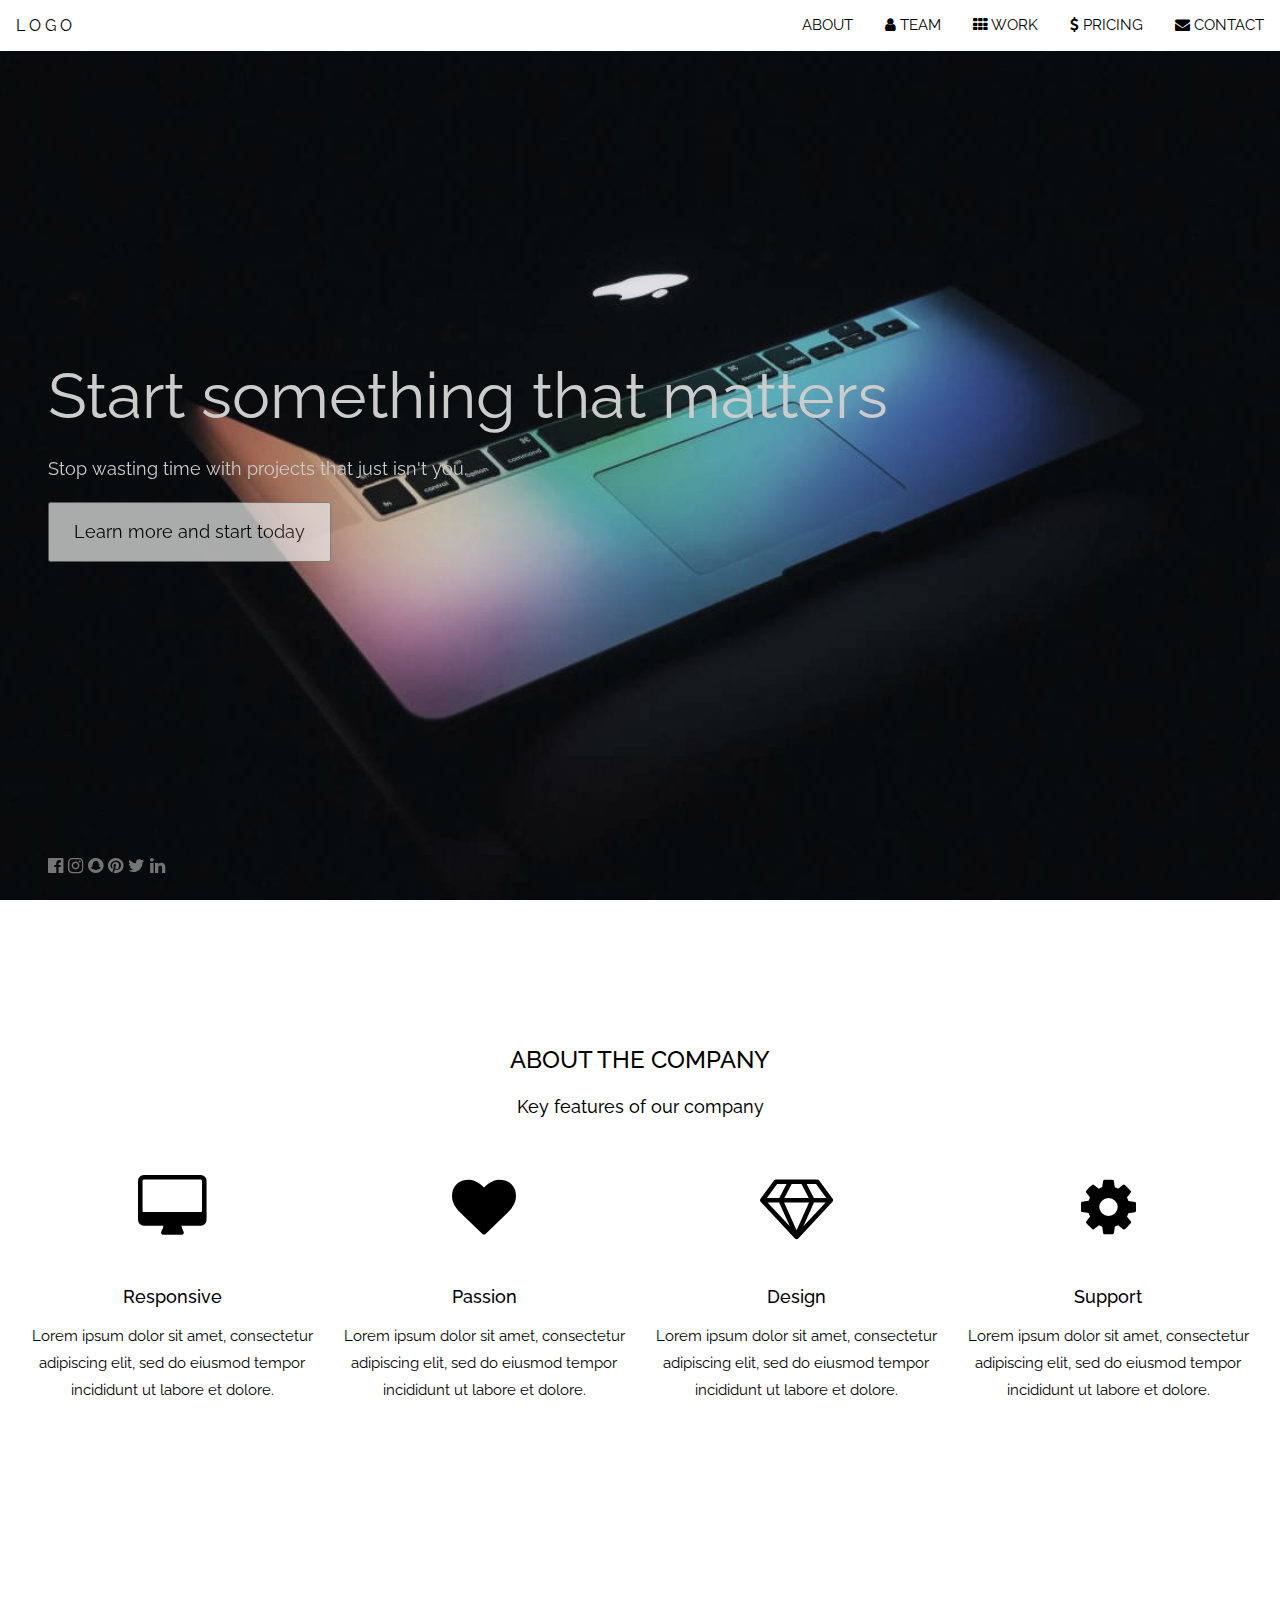
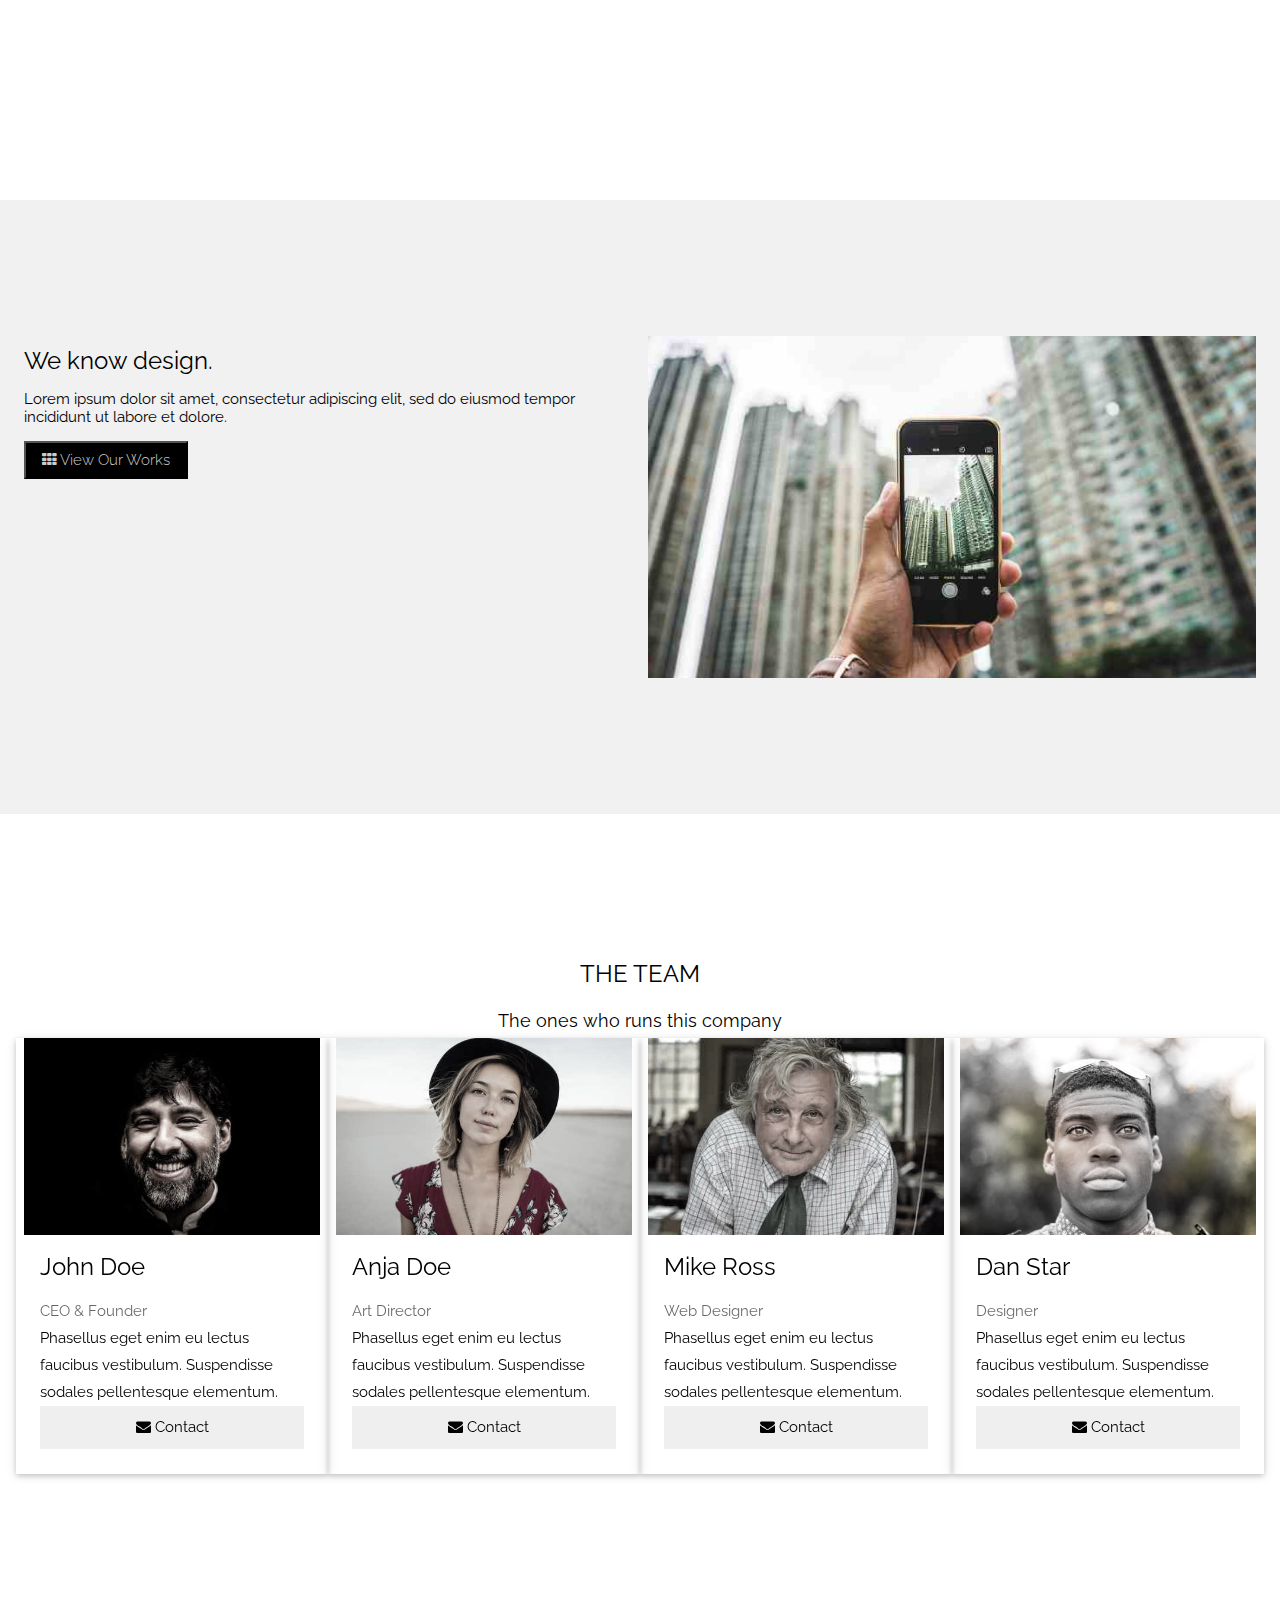
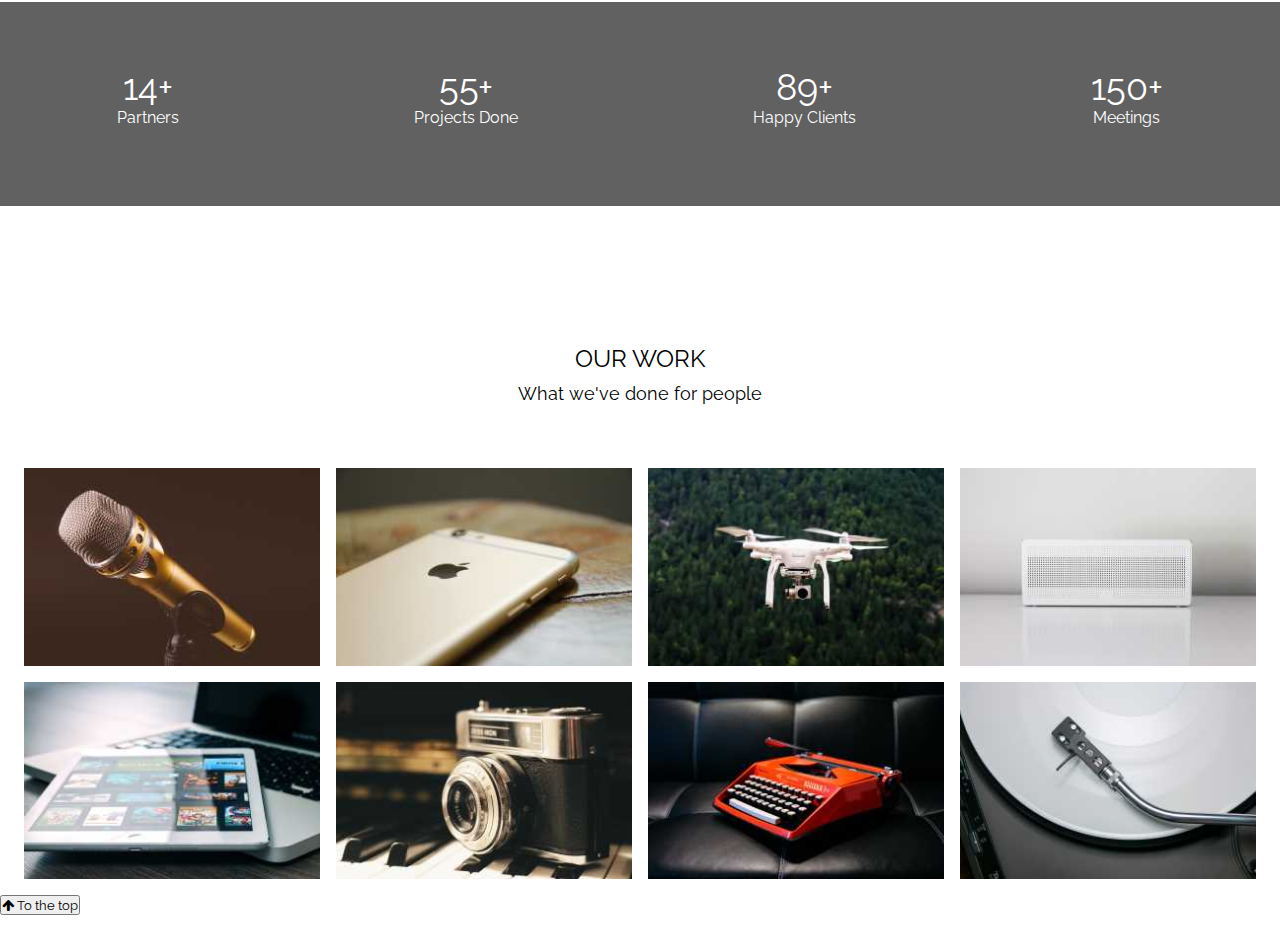
==== commit 1fa86ee1: "Added our work container" ====
--- a/responsive/Mini_Projects/Startup Template/index.html
+++ b/responsive/Mini_Projects/Startup Template/index.html
@@ -219,6 +219,38 @@
         <div class="stat"><span class="stats-number">89+ </span><br>Happy Clients</div>
         <div class="stat"><span class="stats-number">150+ </span><br>Meetings</div>
     </div>
+    <div class="our-work-container">
+        <div class="work-heading">
+            OUR WORK
+        </div>
+        <div class="work-sub-heading">
+            What we've done for people
+        </div>
+        <div class="work-images">
+            <img src="images/tech_mic.jpg" alt="" class="work-image">
+            <img src="images/tech_phone.jpg" alt="" class="work-image">
+            <img src="images/tech_drone.jpg" alt="" class="work-image">
+            <img src="images/tech_sound.jpg" alt="" class="work-image">
+            <img src="images/tech_tablet.jpg" alt="" class="work-image">
+            <img src="images/tech_camera.jpg" alt="" class="work-image">
+            <img src="images/tech_typewriter.jpg" alt="" class="work-image">
+            <img src="images/tech_tableturner.jpg" alt="" class="work-image">
+        </div>
+    </div>
+    <div class="footer">
+        <button class="top-footer-button">
+            <i class="fa fa-arrow-up"></i>
+            To the top
+        </button>
+        <div class="footer-sm-sections">
+            <i class="fa"></i>
+            <i class="fa"></i>
+            <i class="fa"></i>
+            <i class="fa"></i>
+            <i class="fa"></i>
+            <i class="fa"></i>
+        </div>
+    </div>
     <script src="app.js"></script>
 </body>
 </html>--- a/responsive/Mini_Projects/Startup Template/style.css
+++ b/responsive/Mini_Projects/Startup Template/style.css
@@ -319,6 +319,30 @@
     margin-bottom: 15px;
 }
 
+.our-work-container{
+    padding: 128px 16px;
+}
+.work-heading{
+    font-size: 24px;
+    text-align: center;
+    font-weight: 400;
+    margin: 10px 0;
+}
+
+.work-sub-heading{
+    text-align: center;
+    font-size: 18px;
+    margin-bottom: 64px;
+}
+
+.work-image{
+    width: 100%;
+    text-align: center;
+    width: 25%;
+    float: left;
+    padding: 0 8px;
+    margin-bottom: 16px;
+}
 
 
 
@@ -365,10 +389,17 @@
     .stats-container{
         display: block;
     }
+    .work-image{
+        width: 100%;
+    }
 }
 
 @media screen and (min-width:600px) and (max-width: 900px){
     .card{
         width: 50%;
     }
+
+    .work-image{
+        width: 50%;
+    }
 }